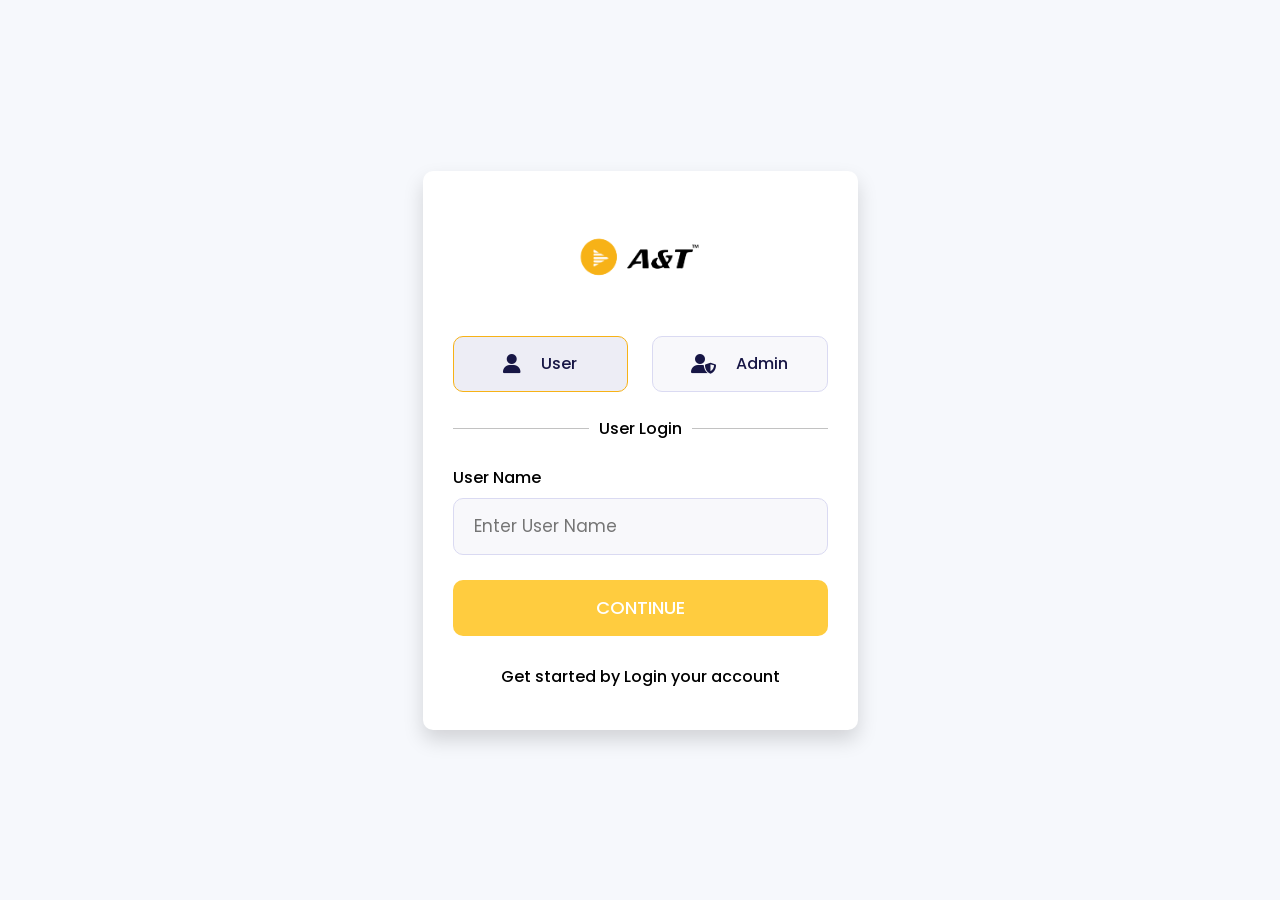
==== Form.html @ d5af193d "Add files via upload" ====
<!DOCTYPE html>
<html lang="en">
<head>
  <meta charset="UTF-8" />
  <meta name="viewport" content="width=device-width, initial-scale=1.0" />
  <link rel="icon" type="image/png" href="A&T logo.png">
  <title>Inventory Login</title>
  <link rel="stylesheet" href="https://cdnjs.cloudflare.com/ajax/libs/font-awesome/6.5.0/css/all.min.css" />
  <style>
    @import url('https://fonts.googleapis.com/css2?family=Poppins:wght@100;200;300;400;500;600;700;800;900&display=swap');

    * {
      margin: 0;
      padding: 0;
      box-sizing: border-box;
      font-family: "Poppins", sans-serif;
    }

    body {
      width: 100%;
      min-height: 100vh;
      padding: 0 10px;
      display: flex;
      justify-content: center;
      align-items: center;
      background: #f6f8fc;
    }

    .login_form {
      width: 100%;
      max-width: 435px;
      background: #fff;
      border-radius: 10px;
      padding: 41px 30px;
      box-shadow: 0 10px 20px rgba(0, 0, 0, 0.15);
    }

    .logo {
      text-align: center;
      margin: 0;
      padding: 0;
      line-height: 0;
    }

    .logo img {
      max-width: 160px;
      height: auto;
      display: inline-block;
    }

    .login_form .login_option {
      display: flex;
      width: 100%;
      justify-content: space-between;
      align-items: center;
    }

    .login_form .login_option .option {
      width: calc(100% / 2 - 12px);
    }

    .login_form .login_option .option a {
      height: 56px;
      display: flex;
      justify-content: center;
      align-items: center;
      gap: 12px;
      background: #F8F8FB;
      border: 1px solid #DADAF2;
      border-radius: 10px;
      margin: 34px 0 24px 0;
      text-decoration: none;
      color: #171645;
      font-weight: 500;
      transition: 0.2s ease;
    }

    .login_form .login_option .option a:hover {
      background: #ededf5;
      border-color: #f7b217;
    }

    .login_form p {
      text-align: center;
      font-weight: 500;
    }

    .login_form .separator {
      position: relative;
      margin-bottom: 24px;
    }

    .login_form .separator span {
      background: #fff;
      z-index: 1;
      padding: 0 10px;
      position: relative;
    }

    .login_form .separator::after {
      content: '';
      position: absolute;
      width: 100%;
      top: 50%;
      left: 0;
      height: 1px;
      background: #C2C2C2;
      display: block;
    }

    form .input_box label {
      display: block;
      font-weight: 500;
      margin-bottom: 8px;
    }

    form .input_box input {
      width: 100%;
      height: 57px;
      border: 1px solid #DADAF2;
      border-radius: 10px;
      outline: none;
      background: #F8F8FB;
      font-size: 17px;
      padding: 0 50px 0 20px;
      margin-bottom: 25px;
      transition: 0.2s ease;
    }

    form .input_box input:focus {
      border-color: #f7b217;
    }

    form .input_box .password_title {
      display: flex;
      justify-content: space-between;
      text-align: center;
    }

    form .input_box {
      position: relative;
    }

    .toggle_password {
      position: absolute;
      right: 16px;
      bottom: 41px;
      background: none;
      border: none;
      cursor: pointer;
      color: #888;
      font-size: 18px;
      width: auto;
      height: auto;
      margin: 0;
      padding: 0;
      transition: color 0.2s ease;
    }

    .toggle_password:hover {
      color: #f7b217;
      background: none;
    }

    a {
      text-decoration: none;
      color: #f7b217;
      font-weight: 500;
    }

    a:hover {
      text-decoration: underline;
    }

    .option a i {
      font-size: 20px;
      margin-right: 8px;
    }

    form button {
      width: 100%;
      height: 56px;
      border-radius: 10px;
      border: none;
      outline: none;
      background: #ffcc3f;
      color: #fff;
      font-size: 18px;
      font-weight: 500;
      text-transform: uppercase;
      cursor: pointer;
      margin-bottom: 28px;
      transition: 0.3s ease;
    }

    form button:hover {
      background: #f7b217;
    }

    .login_form .login_option .option a.active {
      background: #ededf5;
      border-color: #f7b217;
    }

    .hidden {
      display: none;
    }
  </style>
</head>
<body>
  <div class="login_form">
    <form action="#">
      <div class="logo">
        <img src="black.png" alt="Company Logo" />
      </div>

      <div class="login_option">
        <div class="option">
          <a href="#" id="userBtn" class="active">
            <i class="fa-solid fa-user"></i>
            <span>User</span>
          </a>
        </div>

        <div class="option">
          <a href="#" id="adminBtn">
            <i class="fa-solid fa-user-shield"></i>
            <span>Admin</span>
          </a>
        </div>
      </div>

      <p class="separator">
        <span id="loginType">User Login</span>
      </p>

      <div class="input_box">
        <label for="username" id="nameLabel">User Name</label>
        <input type="text" id="username" placeholder="Enter User Name" required />
      </div>

      <div class="input_box hidden" id="passwordBox">
        <div class="password_title">
          <label for="password">Password</label>
          <a href="#"></a>
        </div>
        <input type="password" id="password" placeholder="Enter your password" />
        <button type="button" class="toggle_password" id="togglePassword" tabindex="-1">
          <i class="fa-solid fa-eye" id="eyeIcon"></i>
        </button>
      </div>

      <button type="submit" id="submitBtn">Continue</button>

      <p class="sign_up">Get started by Login your account</p>
    </form>
  </div>

<script>

/* ============================= */
/* SESSION PERSISTENCE CHECK     */
/* ============================= */
/* On app launch, if already logged in → skip login page */
(function() {
  const isLoggedIn = localStorage.getItem("isLoggedIn") === "true";
  const isAdmin    = localStorage.getItem("isAdmin")    === "true"; // ✅ localStorage for persistence
  if (isLoggedIn) {
    if (isAdmin) {
      window.location.replace("Admin Dashboard.html");
    } else {
      window.location.replace("A&Tuser.html");
    }
  }
})();

/* ============================= */
/* ELEMENTS */
/* ============================= */

const userBtn        = document.getElementById("userBtn");
const adminBtn       = document.getElementById("adminBtn");
const passwordBox    = document.getElementById("passwordBox");
const nameLabel      = document.getElementById("nameLabel");
const usernameInput  = document.getElementById("username");
const passwordInput  = document.getElementById("password");
const loginType      = document.getElementById("loginType");
const submitBtn      = document.getElementById("submitBtn");
const togglePassword = document.getElementById("togglePassword");
const eyeIcon        = document.getElementById("eyeIcon");

let mode = "user";

/* ============================= */
/* MODE SWITCH */
/* ============================= */

function setUserMode() {
  mode = "user";
  userBtn.classList.add("active");
  adminBtn.classList.remove("active");
  passwordBox.classList.add("hidden");
  nameLabel.textContent         = "User Name";
  usernameInput.placeholder     = "Enter User Name";
  loginType.textContent         = "User Login";
  submitBtn.textContent         = "Continue";
  passwordInput.required        = false;
  passwordInput.value           = "";
  passwordInput.type            = "password";
  eyeIcon.classList.replace("fa-eye-slash", "fa-eye");
}

function setAdminMode() {
  mode = "admin";
  adminBtn.classList.add("active");
  userBtn.classList.remove("active");
  passwordBox.classList.remove("hidden");
  nameLabel.textContent     = "Admin Name";
  usernameInput.placeholder = "Enter Admin Name";
  loginType.textContent     = "Admin Login";
  submitBtn.textContent     = "Login";
  passwordInput.required    = true;
}

/* ============================= */
/* BUTTON EVENTS */
/* ============================= */

userBtn.addEventListener("click", (e) => { e.preventDefault(); setUserMode(); });
adminBtn.addEventListener("click", (e) => { e.preventDefault(); setAdminMode(); });

/* ============================= */
/* EYE TOGGLE */
/* ============================= */

togglePassword.addEventListener("click", () => {
  const isHidden = passwordInput.type === "password";
  passwordInput.type = isHidden ? "text" : "password";
  eyeIcon.classList.toggle("fa-eye",       !isHidden);
  eyeIcon.classList.toggle("fa-eye-slash",  isHidden);
});

/* ============================= */
/* ENTER KEY */
/* ============================= */

document.addEventListener("keydown", function(e) {
  if (e.key === "Enter") submitBtn.click();
});

/* ============================= */
/* APPS SCRIPT URL */
/* ============================= */

const SCRIPT_URL = "https://script.google.com/macros/s/AKfycbzHKe7HT-iKoM3sXoqa8ZWjNuBC1c1Ms6HZfhx6ERNsPpCR7X7Ap7DTEMLkgb3LT54jDg/exec";

/* ============================= */
/* LOGIN */
/* ============================= */

submitBtn.addEventListener("click", async function(e) {
  e.preventDefault();

  const username = usernameInput.value.trim();
  const password = passwordInput.value.trim();

  /* USER LOGIN */
  if (mode === "user") {
    if (username === "") { alert("Please enter your name"); return; }

    // ✅ Store session in localStorage (persists across app restarts)
    localStorage.setItem("isLoggedIn", "true");
    localStorage.setItem("isAdmin",    "false");
    localStorage.setItem("userName",   username);
    window.location.replace("A&Tuser.html");
  }

  /* ADMIN LOGIN */
  else if (mode === "admin") {
    if (username === "" || password === "") { alert("Enter Admin credentials"); return; }

    try {
      submitBtn.disabled    = true;
      submitBtn.textContent = "Checking...";

      const response = await fetch(SCRIPT_URL, {
        method: "POST",
        body: JSON.stringify({ username, password })
      });
      const result = await response.json();

      if (result.status === "success") {
        // ✅ Store session in localStorage (persists across app restarts)
        localStorage.setItem("isLoggedIn", "true");
        localStorage.setItem("isAdmin",    "true");
        localStorage.setItem("adminName",  username);
        window.location.replace("Admin Dashboard.html");
      } else {
        alert("Invalid Admin Credentials");
      }
    } catch (error) {
      alert("Server error. Try again.");
      console.error(error);
    } finally {
      submitBtn.disabled    = false;
      submitBtn.textContent = "Login";
    }
  }
});

</script>
</body>
</html>
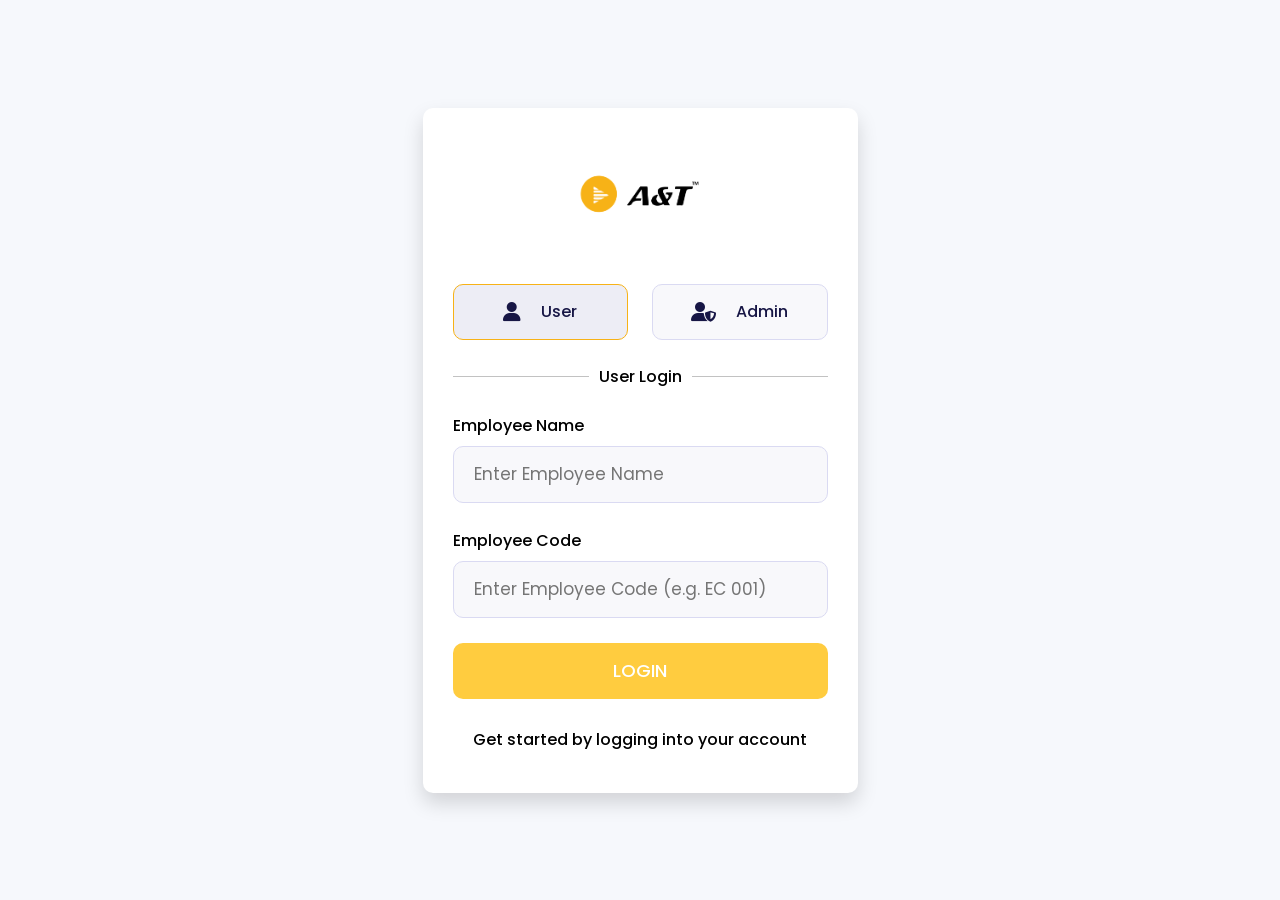
==== commit fcc7db6c: "Form.html" ====
--- a/Form.html
+++ b/Form.html
@@ -7,407 +7,446 @@
   <title>Inventory Login</title>
   <link rel="stylesheet" href="https://cdnjs.cloudflare.com/ajax/libs/font-awesome/6.5.0/css/all.min.css" />
   <style>
-    @import url('https://fonts.googleapis.com/css2?family=Poppins:wght@100;200;300;400;500;600;700;800;900&display=swap');
-
-    * {
-      margin: 0;
-      padding: 0;
-      box-sizing: border-box;
-      font-family: "Poppins", sans-serif;
-    }
+    @import url('https://fonts.googleapis.com/css2?family=Poppins:wght@300;400;500;600;700&display=swap');
+    * { margin:0; padding:0; box-sizing:border-box; font-family:"Poppins",sans-serif; }
 
     body {
-      width: 100%;
-      min-height: 100vh;
-      padding: 0 10px;
-      display: flex;
-      justify-content: center;
-      align-items: center;
-      background: #f6f8fc;
+      width:100%; min-height:100vh; padding:0 10px;
+      display:flex; justify-content:center; align-items:center; background:#f6f8fc;
     }
 
     .login_form {
-      width: 100%;
-      max-width: 435px;
-      background: #fff;
-      border-radius: 10px;
-      padding: 41px 30px;
-      box-shadow: 0 10px 20px rgba(0, 0, 0, 0.15);
-    }
-
-    .logo {
-      text-align: center;
-      margin: 0;
-      padding: 0;
-      line-height: 0;
-    }
-
-    .logo img {
-      max-width: 160px;
-      height: auto;
-      display: inline-block;
-    }
-
-    .login_form .login_option {
-      display: flex;
-      width: 100%;
-      justify-content: space-between;
-      align-items: center;
-    }
-
-    .login_form .login_option .option {
-      width: calc(100% / 2 - 12px);
-    }
-
-    .login_form .login_option .option a {
-      height: 56px;
-      display: flex;
-      justify-content: center;
-      align-items: center;
-      gap: 12px;
-      background: #F8F8FB;
-      border: 1px solid #DADAF2;
-      border-radius: 10px;
-      margin: 34px 0 24px 0;
-      text-decoration: none;
-      color: #171645;
-      font-weight: 500;
-      transition: 0.2s ease;
-    }
-
-    .login_form .login_option .option a:hover {
-      background: #ededf5;
-      border-color: #f7b217;
-    }
-
-    .login_form p {
-      text-align: center;
-      font-weight: 500;
-    }
-
-    .login_form .separator {
-      position: relative;
-      margin-bottom: 24px;
-    }
-
-    .login_form .separator span {
-      background: #fff;
-      z-index: 1;
-      padding: 0 10px;
-      position: relative;
-    }
-
-    .login_form .separator::after {
-      content: '';
-      position: absolute;
-      width: 100%;
-      top: 50%;
-      left: 0;
-      height: 1px;
-      background: #C2C2C2;
-      display: block;
-    }
-
-    form .input_box label {
-      display: block;
-      font-weight: 500;
-      margin-bottom: 8px;
-    }
-
-    form .input_box input {
-      width: 100%;
-      height: 57px;
-      border: 1px solid #DADAF2;
-      border-radius: 10px;
-      outline: none;
-      background: #F8F8FB;
-      font-size: 17px;
-      padding: 0 50px 0 20px;
-      margin-bottom: 25px;
-      transition: 0.2s ease;
-    }
-
-    form .input_box input:focus {
-      border-color: #f7b217;
-    }
-
-    form .input_box .password_title {
-      display: flex;
-      justify-content: space-between;
-      text-align: center;
-    }
-
-    form .input_box {
-      position: relative;
-    }
+      width:100%; max-width:435px; background:#fff;
+      border-radius:10px; padding:41px 30px;
+      box-shadow:0 10px 20px rgba(0,0,0,0.15);
+    }
+
+    .logo { text-align:center; margin-bottom:4px; }
+    .logo img { max-width:160px; height:auto; display:inline-block; }
+
+    .login_option { display:flex; width:100%; justify-content:space-between; align-items:center; }
+    .login_option .option { width:calc(100% / 2 - 12px); }
+    .login_option .option a {
+      height:56px; display:flex; justify-content:center; align-items:center;
+      gap:12px; background:#F8F8FB; border:1px solid #DADAF2; border-radius:10px;
+      margin:34px 0 24px; text-decoration:none; color:#171645;
+      font-weight:500; transition:0.2s ease;
+    }
+    .login_option .option a:hover,
+    .login_option .option a.active { background:#ededf5; border-color:#f7b217; }
+
+    .login_form p { text-align:center; font-weight:500; }
+
+    .separator { position:relative; margin-bottom:24px; }
+    .separator span { background:#fff; z-index:1; padding:0 10px; position:relative; }
+    .separator::after {
+      content:''; position:absolute; width:100%; top:50%; left:0;
+      height:1px; background:#C2C2C2; display:block;
+    }
+
+    .input_box label { display:block; font-weight:500; margin-bottom:8px; }
+    .input_box input {
+      width:100%; height:57px; border:1px solid #DADAF2; border-radius:10px;
+      outline:none; background:#F8F8FB; font-size:17px;
+      padding:0 20px; margin-bottom:25px; transition:0.2s ease;
+    }
+    .input_box input:focus { border-color:#f7b217; }
+    .password_title { display:flex; justify-content:space-between; }
+    .input_box { position:relative; }
 
     .toggle_password {
-      position: absolute;
-      right: 16px;
-      bottom: 41px;
-      background: none;
-      border: none;
-      cursor: pointer;
-      color: #888;
-      font-size: 18px;
-      width: auto;
-      height: auto;
-      margin: 0;
-      padding: 0;
-      transition: color 0.2s ease;
-    }
-
-    .toggle_password:hover {
-      color: #f7b217;
-      background: none;
-    }
-
-    a {
-      text-decoration: none;
-      color: #f7b217;
-      font-weight: 500;
-    }
-
-    a:hover {
-      text-decoration: underline;
-    }
-
-    .option a i {
-      font-size: 20px;
-      margin-right: 8px;
-    }
+      position:absolute; right:16px; bottom:41px;
+      background:none; border:none; cursor:pointer;
+      color:#888; font-size:18px; width:auto; height:auto;
+      margin:0; padding:0; transition:color 0.2s ease;
+    }
+    .toggle_password:hover { color:#f7b217; background:none; }
+
+    a { text-decoration:none; color:#f7b217; font-weight:500; }
+    a:hover { text-decoration:underline; }
+    .option a i { font-size:20px; margin-right:8px; }
 
     form button {
-      width: 100%;
-      height: 56px;
-      border-radius: 10px;
-      border: none;
-      outline: none;
-      background: #ffcc3f;
-      color: #fff;
-      font-size: 18px;
-      font-weight: 500;
-      text-transform: uppercase;
-      cursor: pointer;
-      margin-bottom: 28px;
-      transition: 0.3s ease;
-    }
-
-    form button:hover {
-      background: #f7b217;
-    }
-
-    .login_form .login_option .option a.active {
-      background: #ededf5;
-      border-color: #f7b217;
-    }
-
-    .hidden {
-      display: none;
-    }
+      width:100%; height:56px; border-radius:10px; border:none; outline:none;
+      background:#ffcc3f; color:#fff; font-size:18px; font-weight:500;
+      text-transform:uppercase; cursor:pointer; margin-bottom:28px; transition:0.3s ease;
+    }
+    form button:hover { background:#f7b217; }
+    form button:disabled { background:#f7b217; cursor:not-allowed; }
+
+    .hidden { display:none; }
+
+    #statusBox {
+      display:none; padding:16px 18px; border-radius:10px;
+      margin-bottom:20px; font-size:14px; line-height:1.6;
+      text-align:center; font-weight:500;
+    }
+    #statusBox.pending { background:#FEF9C3; color:#854D0E; border:1px solid #FDE047; }
+    #statusBox.denied  { background:#FEE2E2; color:#991B1B; border:1px solid #FCA5A5; }
+    #statusBox.error   { background:#FEE2E2; color:#991B1B; border:1px solid #FCA5A5; }
+    #statusBox.info    { background:#EFF6FF; color:#1D4ED8; border:1px solid #BFDBFE; }
   </style>
 </head>
 <body>
-  <div class="login_form">
-    <form action="#">
-      <div class="logo">
-        <img src="black.png" alt="Company Logo" />
+<div class="login_form">
+  <form action="#">
+    <div class="logo">
+      <img src="black.png" alt="Company Logo" />
+    </div>
+
+    <div class="login_option">
+      <div class="option">
+        <a href="#" id="userBtn" class="active">
+          <i class="fa-solid fa-user"></i><span>User</span>
+        </a>
       </div>
-
-      <div class="login_option">
-        <div class="option">
-          <a href="#" id="userBtn" class="active">
-            <i class="fa-solid fa-user"></i>
-            <span>User</span>
-          </a>
-        </div>
-
-        <div class="option">
-          <a href="#" id="adminBtn">
-            <i class="fa-solid fa-user-shield"></i>
-            <span>Admin</span>
-          </a>
-        </div>
+      <div class="option">
+        <a href="#" id="adminBtn">
+          <i class="fa-solid fa-user-shield"></i><span>Admin</span>
+        </a>
       </div>
-
-      <p class="separator">
-        <span id="loginType">User Login</span>
-      </p>
-
-      <div class="input_box">
-        <label for="username" id="nameLabel">User Name</label>
-        <input type="text" id="username" placeholder="Enter User Name" required />
+    </div>
+
+    <p class="separator"><span id="loginType">User Login</span></p>
+    <div id="statusBox"></div>
+
+    <div class="input_box">
+      <label for="empName" id="nameLabel">Employee Name</label>
+      <input type="text" id="empName" placeholder="Enter Employee Name" />
+    </div>
+
+    <div class="input_box" id="empCodeBox">
+      <label for="empCode">Employee Code</label>
+      <input type="text" id="empCode" placeholder="Enter Employee Code (e.g. EC 001)" />
+    </div>
+
+    <div class="input_box hidden" id="passwordBox">
+      <div class="password_title">
+        <label for="password">Password</label>
+        <a href="#"></a>
       </div>
-
-      <div class="input_box hidden" id="passwordBox">
-        <div class="password_title">
-          <label for="password">Password</label>
-          <a href="#"></a>
-        </div>
-        <input type="password" id="password" placeholder="Enter your password" />
-        <button type="button" class="toggle_password" id="togglePassword" tabindex="-1">
-          <i class="fa-solid fa-eye" id="eyeIcon"></i>
-        </button>
-      </div>
-
-      <button type="submit" id="submitBtn">Continue</button>
-
-      <p class="sign_up">Get started by Login your account</p>
-    </form>
-  </div>
+      <input type="password" id="password" placeholder="Enter your password" />
+      <button type="button" class="toggle_password" id="togglePassword" tabindex="-1">
+        <i class="fa-solid fa-eye" id="eyeIcon"></i>
+      </button>
+    </div>
+
+    <button type="submit" id="submitBtn">LOGIN</button>
+    <p class="sign_up">Get started by logging into your account</p>
+  </form>
+</div>
 
 <script>
-
-/* ============================= */
-/* SESSION PERSISTENCE CHECK     */
-/* ============================= */
-/* On app launch, if already logged in → skip login page */
-(function() {
-  const isLoggedIn = localStorage.getItem("isLoggedIn") === "true";
-  const isAdmin    = localStorage.getItem("isAdmin")    === "true"; // ✅ localStorage for persistence
-  if (isLoggedIn) {
-    if (isAdmin) {
-      window.location.replace("Admin Dashboard.html");
-    } else {
+/* ================================================
+   TWO SEPARATE SCRIPT URLs
+   USER  → handles employee login, approval, device check
+   ADMIN → handles admin credential verification
+================================================ */
+const USER_SCRIPT_URL  = "https://script.google.com/macros/s/AKfycbyt9-ULLPxkUAoXra8E9MU657kdhGGYLGUrfA_aEXNOnvhVp4xhowi8oSSzaTHe2uzl/exec";
+const ADMIN_SCRIPT_URL = "https://script.google.com/macros/s/AKfycbzHKe7HT-iKoM3sXoqa8ZWjNuBC1c1Ms6HZfhx6ERNsPpCR7X7Ap7DTEMLkgb3LT54jDg/exec";
+
+/* ================================================
+   FORCE LOGOUT HELPER
+================================================ */
+function forceLogout() {
+  localStorage.removeItem("isLoggedIn");
+  localStorage.removeItem("userRole");
+  localStorage.removeItem("employeeName");
+  localStorage.removeItem("employeeCode");
+  sessionStorage.removeItem("isAdmin");
+}
+
+/* ================================================
+   DEVICE FINGERPRINT
+   Must be defined before checkExistingSession
+   because the session check uses it immediately.
+================================================ */
+function getDeviceId() {
+  let id = localStorage.getItem("deviceId");
+  if (!id) {
+    id = "DID-" + Date.now() + "-" + Math.random().toString(36).slice(2, 10).toUpperCase();
+    localStorage.setItem("deviceId", id);
+  }
+  return id;
+}
+
+/* ================================================
+   SESSION CHECK ON PAGE LOAD
+   - Admin  → redirect straight to dashboard
+   - User   → ping USER_SCRIPT_URL to confirm
+               status is still APPROVED before
+               redirecting; if DENIED/REMOVED,
+               wipe session and show error here.
+================================================ */
+(async function checkExistingSession() {
+  if (localStorage.getItem("isLoggedIn") !== "true") return;
+
+  const role    = localStorage.getItem("userRole");
+  const empCode = localStorage.getItem("employeeCode");
+  const empName = localStorage.getItem("employeeName");
+
+  if (role === "admin") {
+    window.location.replace("Admin Dashboard.html");
+    return;
+  }
+
+  if (empCode && empName) {
+    try {
+      const res    = await fetch(USER_SCRIPT_URL, {       // ← USER url
+        method: "POST",
+        body: JSON.stringify({
+          empCode,
+          empName,
+          deviceId:  getDeviceId(),
+          userAgent: navigator.userAgent
+        })
+      });
+      const result = await res.json();
+
+      if (result.status === "APPROVED") {
+        window.location.replace("A&Tuser.html");
+      } else {
+        forceLogout();
+        showStatus("denied", "&#10007; Your access has been revoked. Please contact the administrator.");
+      }
+    } catch (_) {
+      // Network error — give benefit of the doubt
       window.location.replace("A&Tuser.html");
     }
+  } else {
+    forceLogout();
   }
 })();
 
-/* ============================= */
-/* ELEMENTS */
-/* ============================= */
-
+/* ── ELEMENTS ── */
 const userBtn        = document.getElementById("userBtn");
 const adminBtn       = document.getElementById("adminBtn");
 const passwordBox    = document.getElementById("passwordBox");
+const empCodeBox     = document.getElementById("empCodeBox");
 const nameLabel      = document.getElementById("nameLabel");
-const usernameInput  = document.getElementById("username");
+const empNameInput   = document.getElementById("empName");
+const empCodeInput   = document.getElementById("empCode");
 const passwordInput  = document.getElementById("password");
 const loginType      = document.getElementById("loginType");
 const submitBtn      = document.getElementById("submitBtn");
 const togglePassword = document.getElementById("togglePassword");
 const eyeIcon        = document.getElementById("eyeIcon");
-
-let mode = "user";
-
-/* ============================= */
-/* MODE SWITCH */
-/* ============================= */
-
+const statusBox      = document.getElementById("statusBox");
+
+let mode      = "user";
+let pollTimer = null;
+
+/* ── MODE SWITCH ── */
 function setUserMode() {
   mode = "user";
   userBtn.classList.add("active");
   adminBtn.classList.remove("active");
+  empCodeBox.classList.remove("hidden");
   passwordBox.classList.add("hidden");
-  nameLabel.textContent         = "User Name";
-  usernameInput.placeholder     = "Enter User Name";
-  loginType.textContent         = "User Login";
-  submitBtn.textContent         = "Continue";
-  passwordInput.required        = false;
-  passwordInput.value           = "";
-  passwordInput.type            = "password";
-  eyeIcon.classList.replace("fa-eye-slash", "fa-eye");
+  nameLabel.textContent    = "Employee Name";
+  empNameInput.placeholder = "Enter Employee Name";
+  loginType.textContent    = "User Login";
+  submitBtn.textContent    = "Continue";
+  passwordInput.required   = false;
+  passwordInput.value      = "";
+  empCodeInput.value       = "";
+  passwordInput.type       = "password";
+  eyeIcon.className        = "fa-solid fa-eye";
+  hideStatus();
 }
 
 function setAdminMode() {
   mode = "admin";
   adminBtn.classList.add("active");
   userBtn.classList.remove("active");
+  empCodeBox.classList.add("hidden");
   passwordBox.classList.remove("hidden");
-  nameLabel.textContent     = "Admin Name";
-  usernameInput.placeholder = "Enter Admin Name";
-  loginType.textContent     = "Admin Login";
-  submitBtn.textContent     = "Login";
-  passwordInput.required    = true;
-}
-
-/* ============================= */
-/* BUTTON EVENTS */
-/* ============================= */
-
-userBtn.addEventListener("click", (e) => { e.preventDefault(); setUserMode(); });
+  nameLabel.textContent    = "Admin Name";
+  empNameInput.placeholder = "Enter Admin Name";
+  loginType.textContent    = "Admin Login";
+  submitBtn.textContent    = "Login";
+  passwordInput.required   = true;
+  empCodeInput.value       = "";
+  hideStatus();
+}
+
+userBtn.addEventListener("click",  (e) => { e.preventDefault(); setUserMode();  });
 adminBtn.addEventListener("click", (e) => { e.preventDefault(); setAdminMode(); });
 
-/* ============================= */
-/* EYE TOGGLE */
-/* ============================= */
-
+/* ── STATUS BOX ── */
+function showStatus(type, msg) {
+  statusBox.className     = type;
+  statusBox.innerHTML     = msg;
+  statusBox.style.display = "block";
+}
+function hideStatus() {
+  statusBox.style.display = "none";
+  statusBox.className     = "";
+}
+
+/* ── PASSWORD TOGGLE ── */
 togglePassword.addEventListener("click", () => {
-  const isHidden = passwordInput.type === "password";
-  passwordInput.type = isHidden ? "text" : "password";
-  eyeIcon.classList.toggle("fa-eye",       !isHidden);
-  eyeIcon.classList.toggle("fa-eye-slash",  isHidden);
+  const hidden = passwordInput.type === "password";
+  passwordInput.type = hidden ? "text" : "password";
+  eyeIcon.className  = hidden ? "fa-solid fa-eye-slash" : "fa-solid fa-eye";
 });
 
-/* ============================= */
-/* ENTER KEY */
-/* ============================= */
-
-document.addEventListener("keydown", function(e) {
-  if (e.key === "Enter") submitBtn.click();
-});
-
-/* ============================= */
-/* APPS SCRIPT URL */
-/* ============================= */
-
-const SCRIPT_URL = "https://script.google.com/macros/s/AKfycbzHKe7HT-iKoM3sXoqa8ZWjNuBC1c1Ms6HZfhx6ERNsPpCR7X7Ap7DTEMLkgb3LT54jDg/exec";
-
-/* ============================= */
-/* LOGIN */
-/* ============================= */
-
+/* ── ENTER KEY ── */
+document.addEventListener("keydown", (e) => { if (e.key === "Enter") submitBtn.click(); });
+
+/* ── POLLING (User only — uses USER_SCRIPT_URL) ── */
+function startPolling(empCode, empName) {
+  if (pollTimer) clearInterval(pollTimer);
+  pollTimer = setInterval(async () => {
+    try {
+      const res    = await fetch(USER_SCRIPT_URL, {       // ← USER url
+        method: "POST",
+        body: JSON.stringify({
+          empCode,
+          empName,
+          deviceId:  getDeviceId(),
+          userAgent: navigator.userAgent
+        })
+      });
+      const result = await res.json();
+      handleLoginResult(result.status, empCode, empName);
+    } catch (_) {}
+  }, 8000);
+}
+
+function stopPolling() {
+  if (pollTimer) { clearInterval(pollTimer); pollTimer = null; }
+}
+
+/* ── HANDLE LOGIN RESULT ── */
+function handleLoginResult(status, empCode, empName) {
+  switch (status) {
+    case "APPROVED":
+      stopPolling();
+      localStorage.setItem("isLoggedIn",   "true");
+      localStorage.setItem("userRole",     "user");
+      localStorage.setItem("employeeName", empName);
+      localStorage.setItem("employeeCode", empCode);
+      sessionStorage.removeItem("isAdmin");
+      window.location.replace("A&Tuser.html");
+      break;
+
+    case "PENDING":
+      showStatus("pending", "&#9203; Your login request has been sent to the admin.<br>Please wait for approval...");
+      submitBtn.disabled    = true;
+      submitBtn.textContent = "Waiting...";
+      startPolling(empCode, empName);
+      break;
+
+    case "PENDING_REVIEW":
+      showStatus("pending", "&#9888; Your credentials could not be fully verified.<br>The admin has been notified and will review your request.");
+      submitBtn.disabled    = true;
+      submitBtn.textContent = "Waiting...";
+      startPolling(empCode, empName);
+      break;
+
+    case "NEW_DEVICE":
+      showStatus("info", "&#128241; A new device was detected for your account.<br>The admin has been notified. Please wait for re-approval.");
+      submitBtn.disabled    = true;
+      submitBtn.textContent = "Waiting...";
+      startPolling(empCode, empName);
+      break;
+
+    case "DENIED":
+      stopPolling();
+      showStatus("denied", "&#10007; Access Denied<br>Please contact the Administrator.");
+      submitBtn.disabled    = false;
+      submitBtn.textContent = "Continue";
+      break;
+
+    case "REMOVED":
+      stopPolling();
+      showStatus("denied", "&#10007; Your employee record has been removed.<br>Please contact the administrator.");
+      submitBtn.disabled    = false;
+      submitBtn.textContent = "Continue";
+      break;
+
+    case "MISSING_FIELDS":
+      stopPolling();
+      showStatus("error", "&#10007; Please enter both Employee Name and Employee Code.");
+      submitBtn.disabled    = false;
+      submitBtn.textContent = "Continue";
+      break;
+
+    default:
+      stopPolling();
+      showStatus("error", "&#10007; Unexpected error: " + status + ". Please try again.");
+      submitBtn.disabled    = false;
+      submitBtn.textContent = "Continue";
+  }
+}
+
+/* ── SUBMIT ── */
 submitBtn.addEventListener("click", async function(e) {
   e.preventDefault();
 
-  const username = usernameInput.value.trim();
+  const empName  = empNameInput.value.trim();
+  const empCode  = empCodeInput.value.trim().toUpperCase();
   const password = passwordInput.value.trim();
 
-  /* USER LOGIN */
+  /* ── USER LOGIN → USER_SCRIPT_URL ── */
   if (mode === "user") {
-    if (username === "") { alert("Please enter your name"); return; }
-
-    // ✅ Store session in localStorage (persists across app restarts)
-    localStorage.setItem("isLoggedIn", "true");
-    localStorage.setItem("isAdmin",    "false");
-    localStorage.setItem("userName",   username);
-    window.location.replace("A&Tuser.html");
-  }
-
-  /* ADMIN LOGIN */
-  else if (mode === "admin") {
-    if (username === "" || password === "") { alert("Enter Admin credentials"); return; }
+    if (!empName) { showStatus("error", "&#10007; Please enter your Employee Name."); return; }
+    if (!empCode) { showStatus("error", "&#10007; Please enter your Employee Code."); return; }
+
+    submitBtn.disabled    = true;
+    submitBtn.textContent = "Checking...";
+    hideStatus();
 
     try {
-      submitBtn.disabled    = true;
-      submitBtn.textContent = "Checking...";
-
-      const response = await fetch(SCRIPT_URL, {
+      const res    = await fetch(USER_SCRIPT_URL, {       // ← USER url
+        method: "POST",
+        body: JSON.stringify({
+          empCode,
+          empName,
+          deviceId:  getDeviceId(),
+          userAgent: navigator.userAgent
+        })
+      });
+      const result = await res.json();
+      handleLoginResult(result.status, empCode, empName);
+    } catch (err) {
+      showStatus("error", "&#10007; Server error. Please try again.");
+      submitBtn.disabled    = false;
+      submitBtn.textContent = "Continue";
+    }
+
+  /* ── ADMIN LOGIN → ADMIN_SCRIPT_URL ── */
+  } else {
+    const username = empNameInput.value.trim();
+    if (!username || !password) { alert("Enter Admin credentials"); return; }
+
+    submitBtn.disabled    = true;
+    submitBtn.textContent = "Checking...";
+
+    try {
+      const res    = await fetch(ADMIN_SCRIPT_URL, {      // ← ADMIN url
         method: "POST",
         body: JSON.stringify({ username, password })
       });
-      const result = await response.json();
+      const result = await res.json();
 
       if (result.status === "success") {
-        // ✅ Store session in localStorage (persists across app restarts)
         localStorage.setItem("isLoggedIn", "true");
-        localStorage.setItem("isAdmin",    "true");
-        localStorage.setItem("adminName",  username);
+        localStorage.setItem("userRole",   "admin");
+        sessionStorage.setItem("isAdmin",  "true");
         window.location.replace("Admin Dashboard.html");
       } else {
         alert("Invalid Admin Credentials");
       }
-    } catch (error) {
+    } catch (err) {
       alert("Server error. Try again.");
-      console.error(error);
     } finally {
       submitBtn.disabled    = false;
       submitBtn.textContent = "Login";
     }
   }
 });
-
 </script>
 </body>
-</html>+</html>
